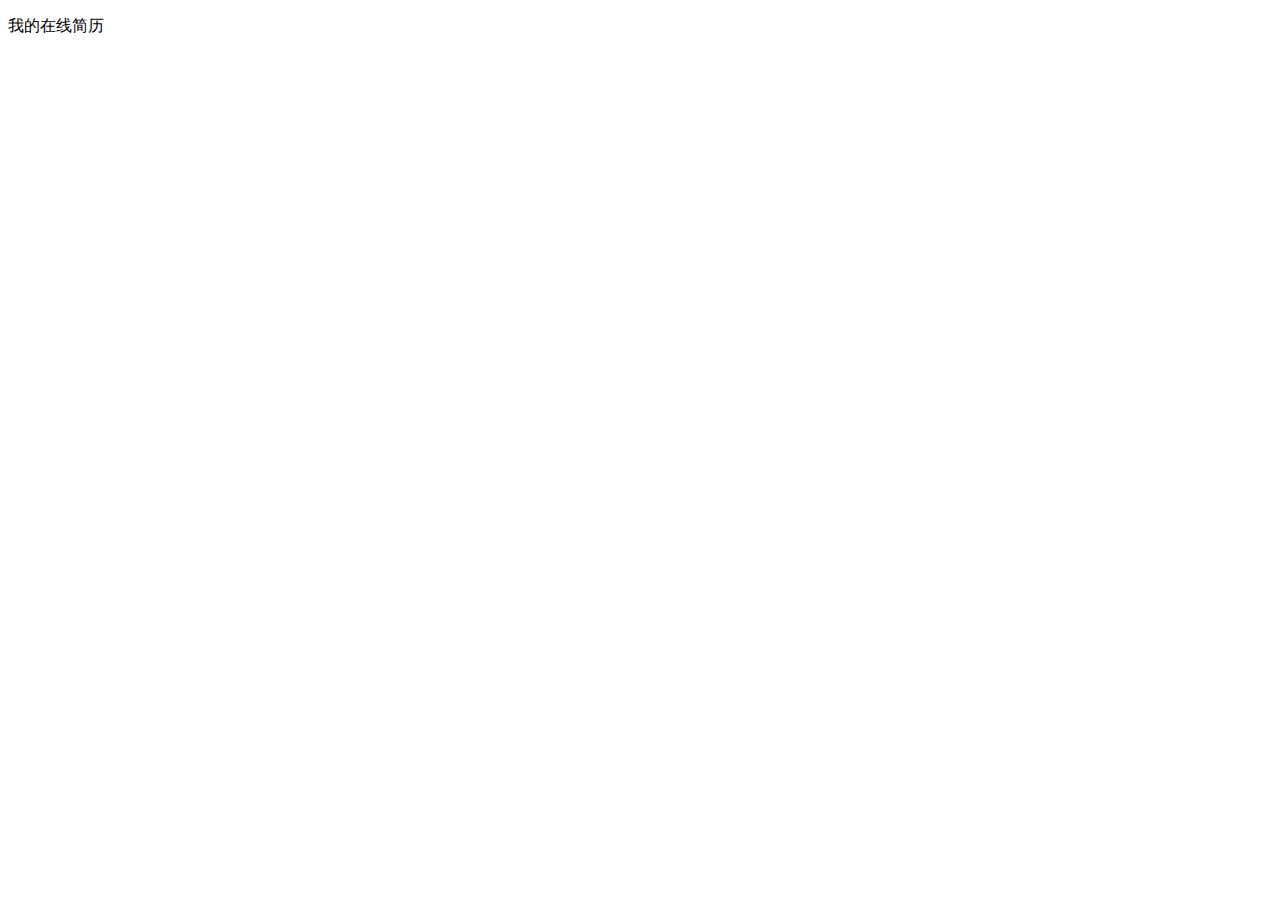
==== index.html @ f2bb689f "create index.html" ====
<!DOCTYPE html>
<html lang="en">
<head>
    <meta charset="UTF-8">
    <meta name="viewport" content="width=device-width, initial-scale=1.0">
    <title>在线简历</title>
</head>
<body>
    <p>我的在线简历</p>
</body>
</html>
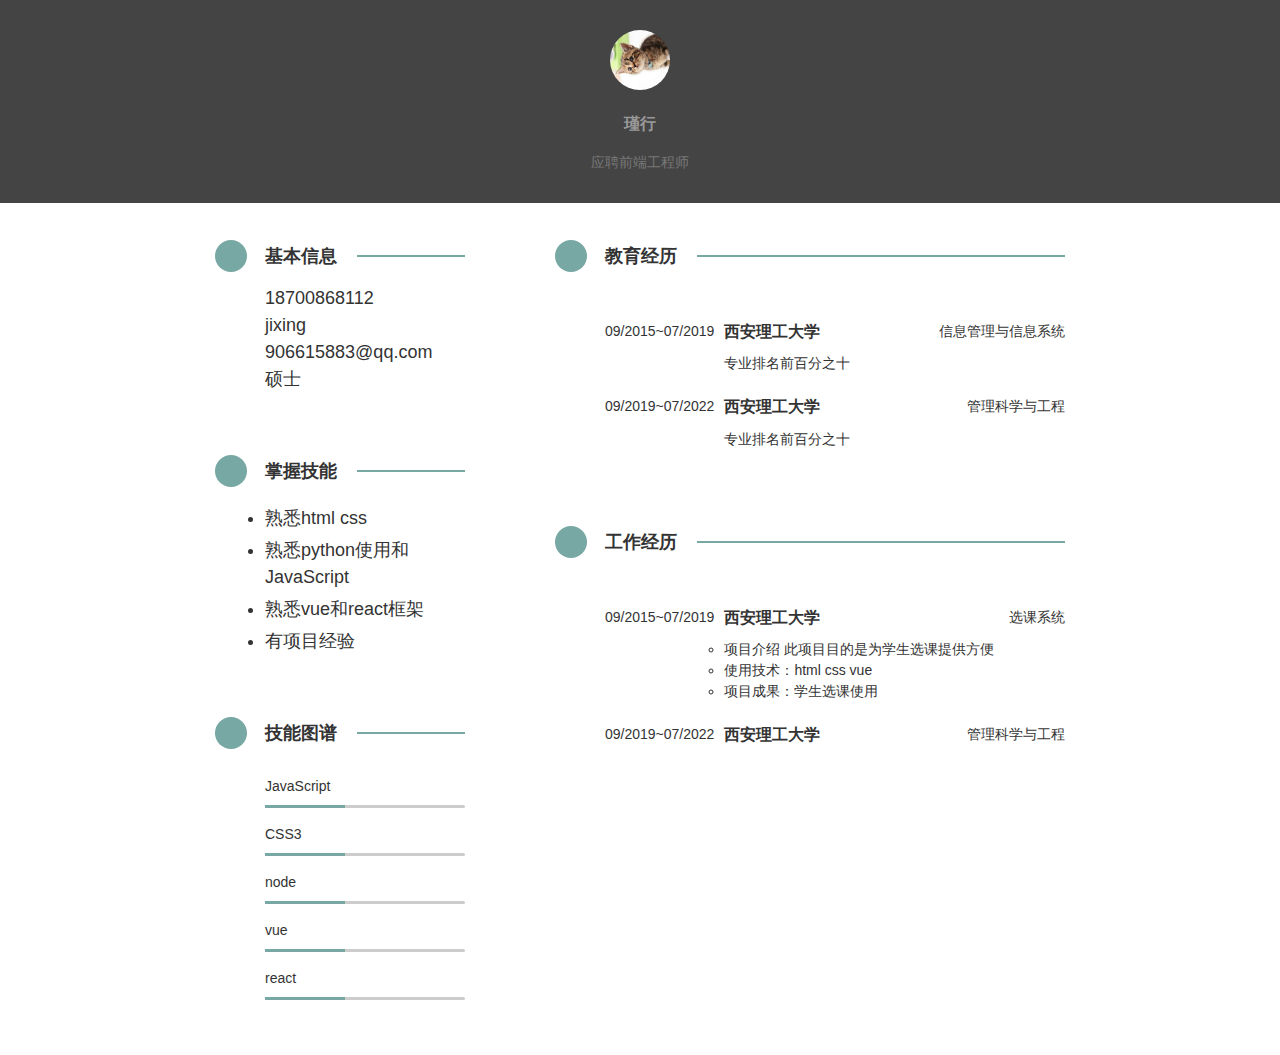
==== commit ab5a10e3: "在线简历" ====
--- a/index.html
+++ b/index.html
@@ -3,9 +3,105 @@
 <head>
     <meta charset="UTF-8">
     <meta name="viewport" content="width=device-width, initial-scale=1.0">
+    <link rel="stylesheet" href="css/index.css">
+    <link rel="stylesheet" href="//at.alicdn.com/t/font_2162190_tf1fi601dod.css">
+    <link rel="stylesheet" href="//at.alicdn.com/t/font_2162086_yzmetebf3f.css">
+    <link rel="stylesheet" href="//at.alicdn.com/t/font_2162660_6j6b2pw2mm8.css">
     <title>在线简历</title>
 </head>
 <body>
-    <p>我的在线简历</p>
+    <header>
+        <img class="avatar" src="./img.jpg" alt="头像">
+        <h1>瑾行</h1>
+        <p>应聘前端工程师</p>
+    </header>
+    <main>
+        <div class="column1">
+            <section class="basic-info">
+                <span class="iconfont icon-user"></span>
+                <h2>基本信息</h2>
+                <ul class="detail">
+                    <li><span class="iconfont icon-phone">18700868112</span></li>
+                    <li><span class="iconfont icon-wechat">jixing</span></li>
+                    <li><span class="iconfont icon-email">906615883@qq.com</span></li>
+                    <li><span class="iconfont icon-education">硕士</span></li>
+                </ul>
+            </section>
+            <section class="skills">
+                <span class="iconfont icon-skill"></span>
+                <h2>掌握技能</h2>
+                <ul class="detail">
+                    <li>熟悉html css </li>
+                    <li>熟悉python使用和JavaScript</li>
+                    <li>熟悉vue和react框架</li>
+                    <li>有项目经验</li>
+                </ul>
+            </section>
+            <section class="map">
+                <span class="iconfont icon-map"></span>
+                <h2>技能图谱</h2>
+                <dl class="detail">
+                    <dt>JavaScript</dt>
+                    <dd><span class="bar" style="width: 40%"></span></dd>
+                    <dt>CSS3</dt>
+                    <dd><span class="bar" style="width: 40%"></span></dd>
+                    <dt>node</dt>
+                    <dd><span class="bar" style="width: 40%"></span></dd>
+                    <dt>vue</dt>
+                    <dd><span class="bar" style="width: 40%"></span></dd>
+                    <dt>react</dt>
+                    <dd><span class="bar" style="width: 40%"></span></dd>
+                </dl>
+
+            </section>
+        </div>
+        <div class="column2">
+            <section class="education">
+                <span class="iconfont icon-education"></span>
+                <h2>教育经历</h2>
+                <ul class="detail">
+                    <li>
+                        <span class="timeline">09/2015~07/2019</span>
+                        <h3>西安理工大学</h3>
+                        <span class="projection">信息管理与信息系统</span>
+                        <p class="content">专业排名前百分之十</p>
+                    </li>
+                    <li>
+                        <span class="timeline">09/2019~07/2022</span>
+                        <h3>西安理工大学</h3>
+                        <span class="projection">管理科学与工程</span>
+                        <p class="content">专业排名前百分之十</p>
+                    </li>
+                    
+                </ul>
+                </section>
+            <section class="jobs">
+                <span class="iconfont icon-Jobs"></span>
+                <h2>工作经历</h2>
+                <ul class="detail">
+                    <li>
+                        <span class="timeline">09/2015~07/2019</span>
+                        <h3>西安理工大学</h3>
+                        <span class="subtitle">选课系统</span>
+                        <ul class="content">
+                            <li>项目介绍 此项目目的是为学生选课提供方便</li>
+                            <li>使用技术：html css vue</li>
+                            <li>项目成果：学生选课使用</li>
+                        </ul>
+                    </li>
+                    <li>
+                        <span class="timeline">09/2019~07/2022</span>
+                        <h3>西安理工大学</h3>
+                        <span class="projection">管理科学与工程</span>
+                    
+                    </li>
+                        
+                    </ul>
+                    </section>
+
+        </div>
+        
+    </main>
+
 </body>
 </html>--- a/css/index.css
+++ b/css/index.css
@@ -0,0 +1,239 @@
+* {
+    box-sizing: border-box;
+}
+
+body {
+    margin: 0;
+    font: 14px/1.5 Arial;
+    color: #333;
+    display:grid;
+    grid: auto auto / 1fr 900px 1fr;
+}
+
+@media (max-width: 900px) {
+    body {
+        grid: auto auto / 1fr 678px 1fr;
+    }
+}
+
+@media (max-width: 678px) {
+    body {
+        grid: auto auto / 1fr;
+    }
+}
+
+header {
+    grid-area: 1/1/2/4;
+    padding: 30px 0;
+    text-align: center;
+    background-color: #444;
+}
+
+@media (max-width: 678px) {
+    header {
+        grid-area: 1/1/2/2;
+    }
+}
+
+
+header > .avatar {
+    width: 60px;
+    height: 60px;
+    border-radius: 50%;
+}
+
+header > h1 {
+    font-size: 16px;
+    color: #999;
+    margin: 16px;
+}
+
+header > p {
+    color: #777;
+    margin: 0;
+}
+
+main {
+    grid-area: 2/2/3/3;
+    display: grid;
+    grid: auto / 300px 600px;
+}
+
+@media (max-width: 678px) {
+    main {
+        grid-area: 2/1/3/2;
+        grid: auto / auto;
+    }
+}
+
+.basic-info {
+    grid-area: 1/1/2/2;
+
+}
+
+.column1 {
+    grid-area: 1/1/2/2;
+}
+
+@media (max-width: 678px) {
+    .column1 {
+        grid-area: 2/1/3/2;
+    }
+}
+
+.column2 {
+    grid-area: 1/2/2/3;
+    margin-left: 40px;
+}
+
+
+@media (max-width: 678px) {
+    .column2 {
+        grid-area: 3/1/4/2;
+    }
+}
+
+
+main section {
+    padding: 25px;
+    display: grid;
+    grid: auto auto / 50px auto;
+    align-items: center;
+}
+
+main section > span.iconfont {
+    border-radius: 50%;
+    display: grid;
+    grid-area: 1/1/2/2;
+    background-color: #77a8a3;
+    color: #fff;
+    width: 32px;
+    height: 32px;
+    align-items: center;
+    justify-items: center;
+}
+
+main section > h2 {
+    grid-area: 1/2/2/3;
+    font-size: 18px;
+    display: flex;
+    align-items: center;
+}
+
+main section > h2::after {
+    content: "";
+    height: 2px;
+    width: 100%;
+    flex: 1;
+    margin-left: 20px;
+    background-color: #77a8a3;
+   
+
+}
+
+main section > .detail{
+
+    padding-left: 0;
+    grid-area: 2/2/3/3;
+}
+
+.basic-info .detail {
+    list-style: none;
+    margin: 0;
+    padding: 0;
+}
+
+.basic-info .detail li {
+    display: flex;
+    align-items: center;
+}
+
+.basic-info .detail .iconfont {
+    font-size: 18px;
+    margin-right: 10px;
+}
+
+.skills .detail {
+    margin: 0;
+    padding: 0;
+}
+
+.skills .detail li {
+    margin-top: 5px;
+    font-size: 18px;
+}
+
+.education .detail>li{
+    margin-top: 20px;
+    display: grid;
+    grid: auto auto / auto 1fr auto;
+    align-items: center;
+    grid-gap: 10px;
+}
+
+.education .detail>li .timeline {
+    grid-area: 1/1/2/2;
+
+}
+
+.education .detail>li h3 {
+    grid-area: 1/2/2/3;
+    margin: 0;
+}
+
+.education .detail>li span {
+    grid-area: 1/3/2/4;
+}
+
+.education .detail>li p {
+    grid-area: 2/2/3/4;
+    margin: 0;
+    padding: 0;
+}
+
+.jobs .detail>li{
+    margin-top: 20px;
+    display: grid;
+    grid: auto auto / auto 1fr auto;
+    align-items: center;
+    grid-gap: 10px;
+}
+
+.jobs .detail>li .timeline {
+    grid-area: 1/1/2/2;
+
+}
+
+.jobs .detail>li h3 {
+    grid-area: 1/2/2/3;
+    margin: 0;
+}
+
+.jobs .detail>li span {
+    grid-area: 1/3/2/4;
+}
+
+
+.jobs .detail .subtitle {
+    grid-area: 1/3/2/4;
+}
+
+.jobs .detail>li .content {
+    grid-area: 2/2/3/4;
+    margin: 0;
+    padding: 0;
+}
+
+.map .detail dd {
+    height: 3px;
+    margin: 8px 0 16px 0;
+    border-radius: 3px;
+    background-color: #ccc;
+}
+
+.map .detail .bar {
+    display: block;
+    height: 3px;
+    background-color: #77a8a3;
+}
+
